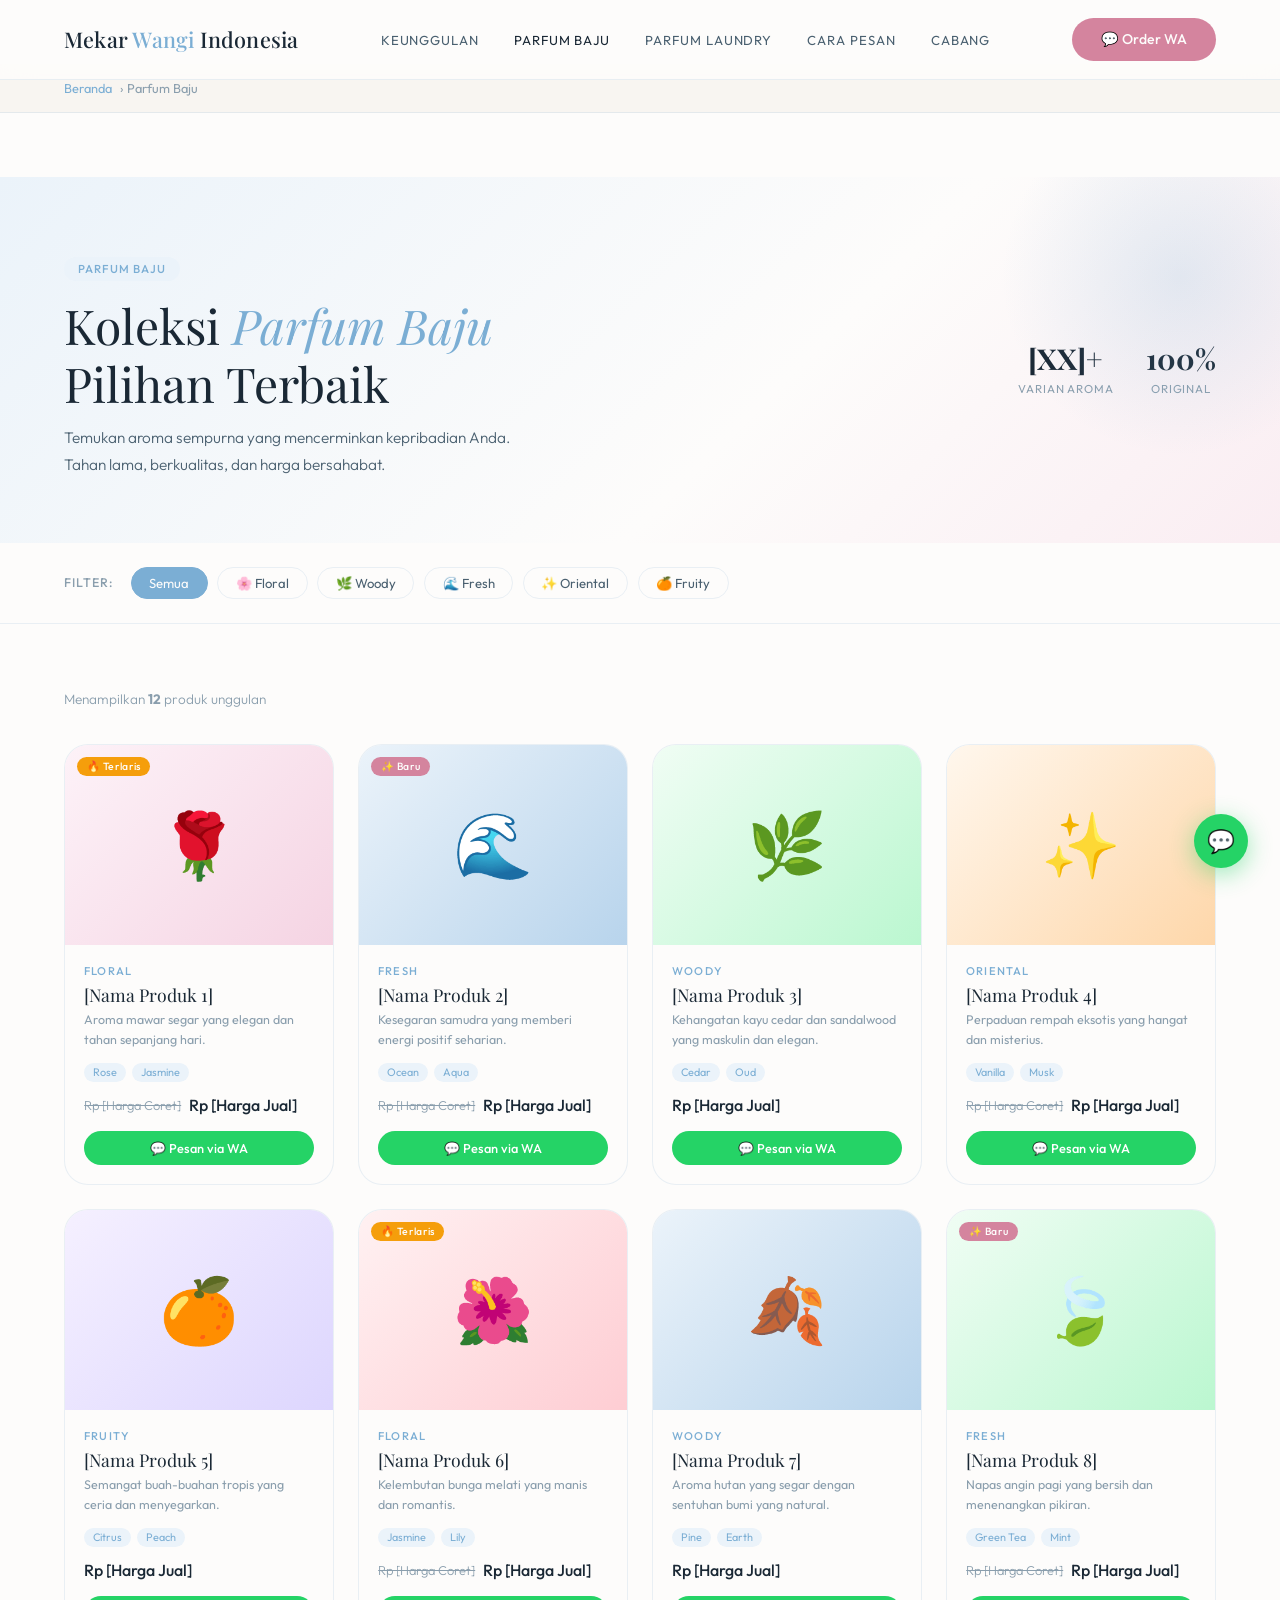
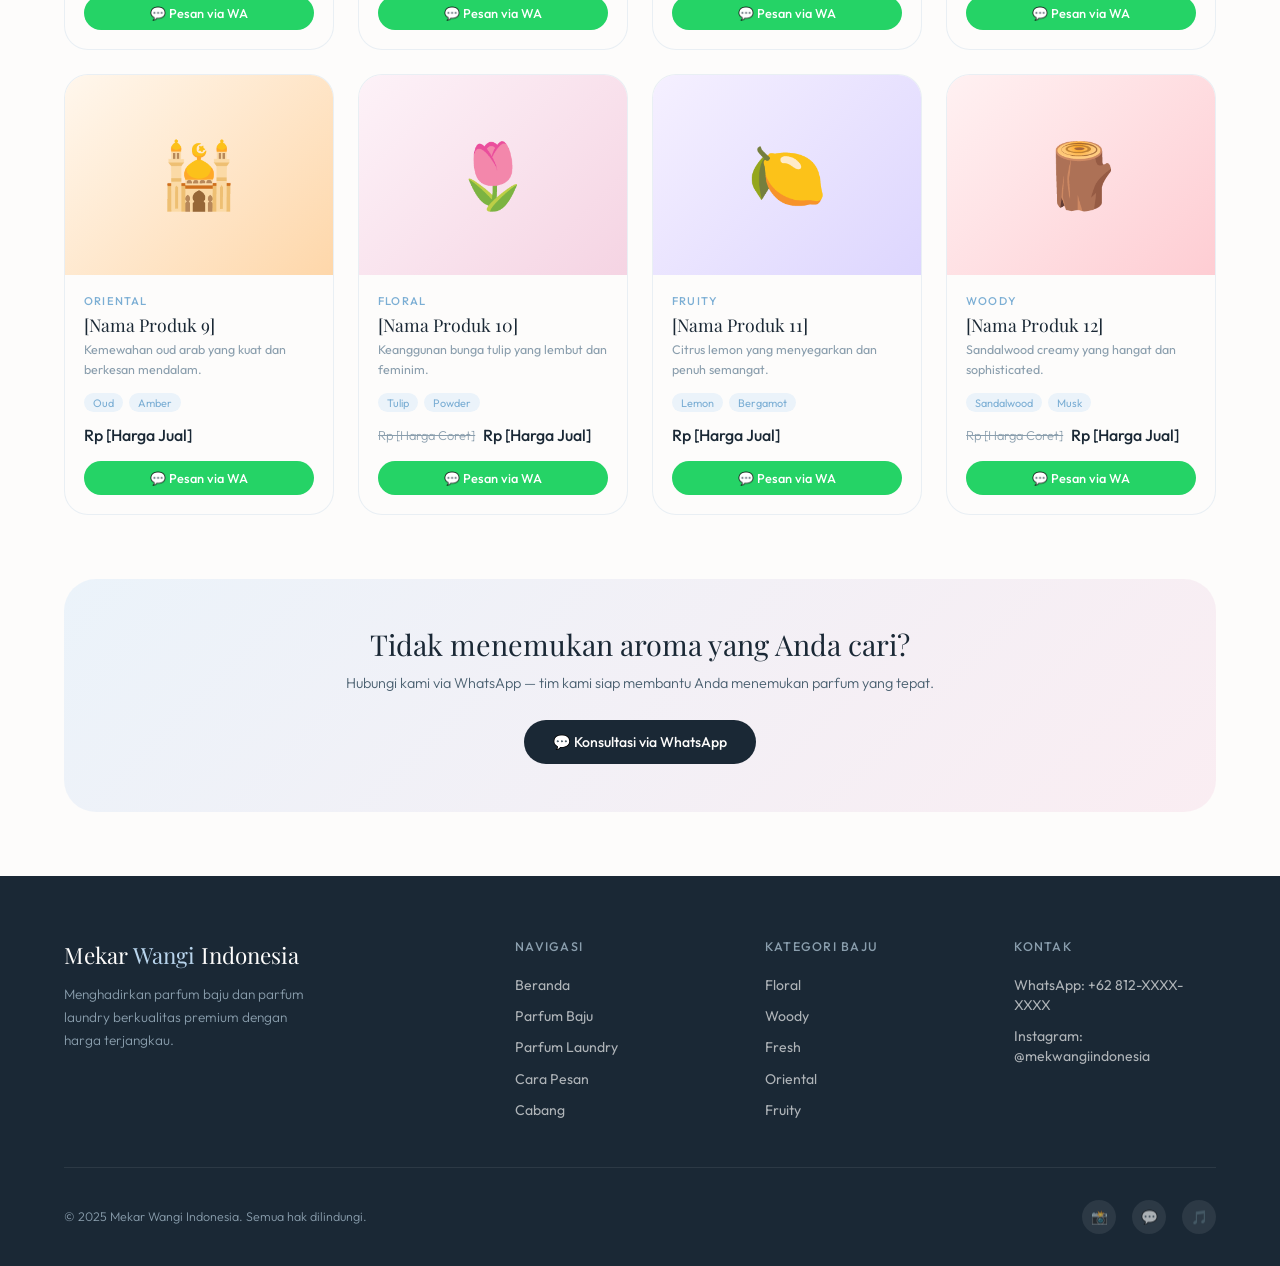
==== parfum-baju.html @ 36539c51 "Template" ====
<!doctype html>
<html lang="id">
  <head>
    <meta charset="UTF-8" />
    <meta name="viewport" content="width=device-width, initial-scale=1.0" />
    <meta
      name="description"
      content="Koleksi parfum baju Mekar Wangi Indonesia. Aroma tahan lama, harga terjangkau. Tersedia berbagai varian floral, woody, fresh, dan oriental."
    />
    <meta
      name="keywords"
      content="parfum baju, wewangian pakaian, parfum tahan lama, Mekar Wangi Indonesia"
    />
    <title>Parfum Baju – Mekar Wangi Indonesia</title>
    <link rel="stylesheet" href="css/style.css" />
    <style>
      /* ── PAGE HERO ── */
      .page-hero {
        margin-top: 64px;
        padding: 5rem 5% 4rem;
        background: linear-gradient(
          135deg,
          var(--blue-pale) 0%,
          var(--white) 60%,
          var(--pink-pale) 100%
        );
        position: relative;
        overflow: hidden;
      }
      .page-hero::before {
        content: "";
        position: absolute;
        top: -80px;
        right: -80px;
        width: 360px;
        height: 360px;
        border-radius: 50%;
        background: radial-gradient(
          circle,
          rgba(123, 174, 212, 0.2) 0%,
          transparent 70%
        );
        pointer-events: none;
      }
      .page-hero-inner {
        max-width: 1180px;
        margin: 0 auto;
        display: grid;
        grid-template-columns: 1fr auto;
        gap: 2rem;
        align-items: center;
      }
      .page-hero h1 {
        font-size: clamp(2rem, 4vw, 3rem);
        margin-bottom: 0.8rem;
      }
      .page-hero h1 em {
        color: var(--blue);
      }
      .page-hero p {
        font-size: 0.96rem;
        color: var(--mid);
        max-width: 480px;
      }
      .page-hero-stats {
        display: flex;
        gap: 2rem;
        flex-shrink: 0;
      }
      .pstat {
        text-align: center;
      }
      .pstat strong {
        display: block;
        font-family: var(--ff-display);
        font-size: 1.8rem;
        color: var(--dark);
      }
      .pstat span {
        font-size: 0.72rem;
        color: var(--muted);
        text-transform: uppercase;
        letter-spacing: 0.08em;
      }

      /* ── FILTER ── */
      .filter-bar {
        padding: 1.5rem 5%;
        background: var(--white);
        border-bottom: 1px solid var(--border);
        position: sticky;
        top: 64px;
        z-index: 50;
      }
      .filter-inner {
        max-width: 1180px;
        margin: 0 auto;
        display: flex;
        gap: 0.6rem;
        flex-wrap: wrap;
        align-items: center;
      }
      .filter-label {
        font-size: 0.78rem;
        color: var(--muted);
        text-transform: uppercase;
        letter-spacing: 0.08em;
        margin-right: 0.5rem;
        font-weight: 500;
      }
      .filter-btn {
        padding: 0.45rem 1.1rem;
        border-radius: 99px;
        border: 1.5px solid var(--border);
        background: none;
        color: var(--mid);
        font-size: 0.82rem;
        cursor: pointer;
        font-family: var(--ff-body);
        transition: var(--transition);
      }
      .filter-btn:hover {
        border-color: var(--blue-soft);
        color: var(--dark);
      }
      .filter-btn.active {
        background: var(--blue);
        border-color: var(--blue);
        color: var(--white);
      }

      /* ── PRODUK GRID ── */
      #produk-list {
        padding: 4rem 5%;
      }
      .produk-list-inner {
        max-width: 1180px;
        margin: 0 auto;
      }
      .produk-count {
        font-size: 0.85rem;
        color: var(--muted);
        margin-bottom: 2rem;
      }
      .produk-grid-main {
        display: grid;
        grid-template-columns: repeat(auto-fill, minmax(220px, 1fr));
        gap: 1.5rem;
      }
      .produk-card-main {
        border-radius: var(--radius-lg);
        overflow: hidden;
        border: 1px solid var(--border);
        background: var(--white);
        transition: var(--transition);
        cursor: pointer;
      }
      .produk-card-main:hover {
        transform: translateY(-6px);
        box-shadow: var(--shadow-lg);
        border-color: var(--blue-soft);
      }
      .produk-thumb {
        height: 200px;
        display: flex;
        align-items: center;
        justify-content: center;
        font-size: 4rem;
        position: relative;
      }
      .produk-thumb.f1 {
        background: linear-gradient(135deg, #fdf2f8, #f5d4e3);
      }
      .produk-thumb.f2 {
        background: linear-gradient(135deg, #ebf3fa, #b8d4ec);
      }
      .produk-thumb.f3 {
        background: linear-gradient(135deg, #f0fdf4, #bbf7d0);
      }
      .produk-thumb.f4 {
        background: linear-gradient(135deg, #fff7ed, #fed7aa);
      }
      .produk-thumb.f5 {
        background: linear-gradient(135deg, #f5f0ff, #ddd6fe);
      }
      .produk-thumb.f6 {
        background: linear-gradient(135deg, #fff1f2, #fecdd3);
      }
      .produk-badge-new {
        position: absolute;
        top: 12px;
        left: 12px;
        background: var(--pink);
        color: var(--white);
        font-size: 0.65rem;
        padding: 0.2rem 0.6rem;
        border-radius: 99px;
        font-weight: 500;
        letter-spacing: 0.06em;
      }
      .produk-badge-hot {
        position: absolute;
        top: 12px;
        left: 12px;
        background: #f59e0b;
        color: var(--white);
        font-size: 0.65rem;
        padding: 0.2rem 0.6rem;
        border-radius: 99px;
        font-weight: 500;
        letter-spacing: 0.06em;
      }
      .produk-info-main {
        padding: 1.2rem;
      }
      .produk-cat {
        font-size: 0.7rem;
        color: var(--blue);
        text-transform: uppercase;
        letter-spacing: 0.1em;
        font-weight: 500;
        margin-bottom: 0.3rem;
      }
      .produk-name {
        font-family: var(--ff-display);
        font-size: 1.1rem;
        color: var(--dark);
        margin-bottom: 0.25rem;
      }
      .produk-desc-short {
        font-size: 0.78rem;
        color: var(--muted);
        margin-bottom: 0.8rem;
        line-height: 1.6;
      }
      .produk-notes {
        display: flex;
        gap: 0.4rem;
        flex-wrap: wrap;
        margin-bottom: 0.8rem;
      }
      .produk-note {
        font-size: 0.68rem;
        padding: 0.18rem 0.55rem;
        border-radius: 99px;
        background: var(--blue-pale);
        color: var(--blue);
      }
      .produk-price {
        display: flex;
        align-items: center;
        gap: 0.5rem;
        flex-wrap: wrap;
      }
      .price-main {
        font-size: 1rem;
        font-weight: 500;
        color: var(--dark);
      }
      .price-old {
        font-size: 0.8rem;
        text-decoration: line-through;
        color: var(--muted);
        font-weight: 300;
      }
      .produk-wa {
        display: flex;
        align-items: center;
        gap: 0.4rem;
        margin-top: 1rem;
        padding: 0.55rem 1rem;
        border-radius: 99px;
        background: #25d366;
        color: #fff;
        font-size: 0.8rem;
        font-weight: 500;
        transition: var(--transition);
        border: none;
        cursor: pointer;
        font-family: var(--ff-body);
        width: 100%;
        justify-content: center;
      }
      .produk-wa:hover {
        opacity: 0.9;
        transform: translateY(-1px);
      }

      /* ── CTA BOTTOM ── */
      .cta-bottom {
        background: linear-gradient(135deg, var(--blue-pale), var(--pink-pale));
        border-radius: var(--radius-xl);
        padding: 3rem;
        text-align: center;
        margin-top: 4rem;
      }
      .cta-bottom h3 {
        font-family: var(--ff-display);
        font-size: 1.8rem;
        margin-bottom: 0.6rem;
      }
      .cta-bottom p {
        font-size: 0.9rem;
        color: var(--mid);
        margin-bottom: 1.5rem;
      }

      @media (max-width: 768px) {
        .page-hero-inner {
          grid-template-columns: 1fr;
        }
        .page-hero-stats {
          justify-content: flex-start;
        }
      }
    </style>
  </head>
  <body>
    <!-- NAVBAR -->
    <nav class="navbar" id="navbar">
      <a href="index.html" class="nav-logo"
        >Mekar <span>Wangi</span> Indonesia</a
      >
      <ul class="nav-links">
        <li><a href="index.html#keunggulan">Keunggulan</a></li>
        <li><a href="parfum-baju.html" class="active">Parfum Baju</a></li>
        <li><a href="parfum-laundry.html">Parfum Laundry</a></li>
        <li><a href="index.html#cara-pesan">Cara Pesan</a></li>
        <li><a href="index.html#cabang">Cabang</a></li>
      </ul>
      <div class="nav-cta">
        <a
          href="https://wa.me/628123456789"
          class="btn btn-pink"
          target="_blank"
          >💬 Order WA</a
        >
      </div>
      <div class="hamburger" onclick="toggleMenu()">
        <span></span><span></span><span></span>
      </div>
    </nav>

    <!-- BREADCRUMB -->
    <div class="breadcrumb"><a href="index.html">Beranda</a> › Parfum Baju</div>

    <!-- PAGE HERO -->
    <section class="page-hero">
      <div class="page-hero-inner">
        <div>
          <div class="tag tag-blue" style="margin-bottom: 1rem">
            Parfum Baju
          </div>
          <h1>Koleksi <em>Parfum Baju</em><br />Pilihan Terbaik</h1>
          <p style="margin-top: 0.8rem">
            Temukan aroma sempurna yang mencerminkan kepribadian Anda. Tahan
            lama, berkualitas, dan harga bersahabat.
          </p>
        </div>
        <div class="page-hero-stats">
          <div class="pstat">
            <strong>[XX]+</strong>
            <span>Varian Aroma</span>
          </div>
          <div class="pstat">
            <strong>100%</strong>
            <span>Original</span>
          </div>
        </div>
      </div>
    </section>

    <!-- FILTER BAR -->
    <div class="filter-bar">
      <div class="filter-inner">
        <span class="filter-label">Filter:</span>
        <button class="filter-btn active" onclick="filterProduk('semua', this)">
          Semua
        </button>
        <button class="filter-btn" onclick="filterProduk('floral', this)">
          🌸 Floral
        </button>
        <button class="filter-btn" onclick="filterProduk('woody', this)">
          🌿 Woody
        </button>
        <button class="filter-btn" onclick="filterProduk('fresh', this)">
          🌊 Fresh
        </button>
        <button class="filter-btn" onclick="filterProduk('oriental', this)">
          ✨ Oriental
        </button>
        <button class="filter-btn" onclick="filterProduk('fruity', this)">
          🍊 Fruity
        </button>
      </div>
    </div>

    <!-- PRODUK LIST -->
    <section id="produk-list">
      <div class="produk-list-inner">
        <p class="produk-count" id="produk-count">
          Menampilkan <strong>12</strong> produk unggulan
        </p>
        <div class="produk-grid-main" id="produk-grid">
          <!-- Produk 1 -->
          <div class="produk-card-main anim" data-kategori="floral">
            <div class="produk-thumb f1">
              <span class="produk-badge-hot">🔥 Terlaris</span>
              🌹
            </div>
            <div class="produk-info-main">
              <div class="produk-cat">Floral</div>
              <div class="produk-name">[Nama Produk 1]</div>
              <div class="produk-desc-short">
                Aroma mawar segar yang elegan dan tahan sepanjang hari.
              </div>
              <div class="produk-notes">
                <span class="produk-note">Rose</span>
                <span class="produk-note">Jasmine</span>
              </div>
              <div class="produk-price">
                <span class="price-old">Rp [Harga Coret]</span>
                <span class="price-main">Rp [Harga Jual]</span>
              </div>
              <button class="produk-wa" onclick="orderWA('[Nama Produk 1]')">
                💬 Pesan via WA
              </button>
            </div>
          </div>

          <!-- Produk 2 -->
          <div class="produk-card-main anim delay-1" data-kategori="fresh">
            <div class="produk-thumb f2">
              <span class="produk-badge-new">✨ Baru</span>
              🌊
            </div>
            <div class="produk-info-main">
              <div class="produk-cat">Fresh</div>
              <div class="produk-name">[Nama Produk 2]</div>
              <div class="produk-desc-short">
                Kesegaran samudra yang memberi energi positif seharian.
              </div>
              <div class="produk-notes">
                <span class="produk-note">Ocean</span>
                <span class="produk-note">Aqua</span>
              </div>
              <div class="produk-price">
                <span class="price-old">Rp [Harga Coret]</span>
                <span class="price-main">Rp [Harga Jual]</span>
              </div>
              <button class="produk-wa" onclick="orderWA('[Nama Produk 2]')">
                💬 Pesan via WA
              </button>
            </div>
          </div>

          <!-- Produk 3 -->
          <div class="produk-card-main anim delay-2" data-kategori="woody">
            <div class="produk-thumb f3">🌿</div>
            <div class="produk-info-main">
              <div class="produk-cat">Woody</div>
              <div class="produk-name">[Nama Produk 3]</div>
              <div class="produk-desc-short">
                Kehangatan kayu cedar dan sandalwood yang maskulin dan elegan.
              </div>
              <div class="produk-notes">
                <span class="produk-note">Cedar</span>
                <span class="produk-note">Oud</span>
              </div>
              <div class="produk-price">
                <span class="price-main">Rp [Harga Jual]</span>
              </div>
              <button class="produk-wa" onclick="orderWA('[Nama Produk 3]')">
                💬 Pesan via WA
              </button>
            </div>
          </div>

          <!-- Produk 4 -->
          <div class="produk-card-main anim delay-3" data-kategori="oriental">
            <div class="produk-thumb f4">✨</div>
            <div class="produk-info-main">
              <div class="produk-cat">Oriental</div>
              <div class="produk-name">[Nama Produk 4]</div>
              <div class="produk-desc-short">
                Perpaduan rempah eksotis yang hangat dan misterius.
              </div>
              <div class="produk-notes">
                <span class="produk-note">Vanilla</span>
                <span class="produk-note">Musk</span>
              </div>
              <div class="produk-price">
                <span class="price-old">Rp [Harga Coret]</span>
                <span class="price-main">Rp [Harga Jual]</span>
              </div>
              <button class="produk-wa" onclick="orderWA('[Nama Produk 4]')">
                💬 Pesan via WA
              </button>
            </div>
          </div>

          <!-- Produk 5 -->
          <div class="produk-card-main anim delay-4" data-kategori="fruity">
            <div class="produk-thumb f5">🍊</div>
            <div class="produk-info-main">
              <div class="produk-cat">Fruity</div>
              <div class="produk-name">[Nama Produk 5]</div>
              <div class="produk-desc-short">
                Semangat buah-buahan tropis yang ceria dan menyegarkan.
              </div>
              <div class="produk-notes">
                <span class="produk-note">Citrus</span>
                <span class="produk-note">Peach</span>
              </div>
              <div class="produk-price">
                <span class="price-main">Rp [Harga Jual]</span>
              </div>
              <button class="produk-wa" onclick="orderWA('[Nama Produk 5]')">
                💬 Pesan via WA
              </button>
            </div>
          </div>

          <!-- Produk 6 -->
          <div class="produk-card-main anim delay-5" data-kategori="floral">
            <div class="produk-thumb f6">
              <span class="produk-badge-hot">🔥 Terlaris</span>
              🌺
            </div>
            <div class="produk-info-main">
              <div class="produk-cat">Floral</div>
              <div class="produk-name">[Nama Produk 6]</div>
              <div class="produk-desc-short">
                Kelembutan bunga melati yang manis dan romantis.
              </div>
              <div class="produk-notes">
                <span class="produk-note">Jasmine</span>
                <span class="produk-note">Lily</span>
              </div>
              <div class="produk-price">
                <span class="price-old">Rp [Harga Coret]</span>
                <span class="price-main">Rp [Harga Jual]</span>
              </div>
              <button class="produk-wa" onclick="orderWA('[Nama Produk 6]')">
                💬 Pesan via WA
              </button>
            </div>
          </div>

          <!-- Produk 7 -->
          <div class="produk-card-main anim" data-kategori="woody">
            <div class="produk-thumb f2">🍂</div>
            <div class="produk-info-main">
              <div class="produk-cat">Woody</div>
              <div class="produk-name">[Nama Produk 7]</div>
              <div class="produk-desc-short">
                Aroma hutan yang segar dengan sentuhan bumi yang natural.
              </div>
              <div class="produk-notes">
                <span class="produk-note">Pine</span>
                <span class="produk-note">Earth</span>
              </div>
              <div class="produk-price">
                <span class="price-main">Rp [Harga Jual]</span>
              </div>
              <button class="produk-wa" onclick="orderWA('[Nama Produk 7]')">
                💬 Pesan via WA
              </button>
            </div>
          </div>

          <!-- Produk 8 -->
          <div class="produk-card-main anim delay-1" data-kategori="fresh">
            <div class="produk-thumb f3">
              <span class="produk-badge-new">✨ Baru</span>
              🍃
            </div>
            <div class="produk-info-main">
              <div class="produk-cat">Fresh</div>
              <div class="produk-name">[Nama Produk 8]</div>
              <div class="produk-desc-short">
                Napas angin pagi yang bersih dan menenangkan pikiran.
              </div>
              <div class="produk-notes">
                <span class="produk-note">Green Tea</span>
                <span class="produk-note">Mint</span>
              </div>
              <div class="produk-price">
                <span class="price-old">Rp [Harga Coret]</span>
                <span class="price-main">Rp [Harga Jual]</span>
              </div>
              <button class="produk-wa" onclick="orderWA('[Nama Produk 8]')">
                💬 Pesan via WA
              </button>
            </div>
          </div>

          <!-- Produk 9 -->
          <div class="produk-card-main anim delay-2" data-kategori="oriental">
            <div class="produk-thumb f4">🕌</div>
            <div class="produk-info-main">
              <div class="produk-cat">Oriental</div>
              <div class="produk-name">[Nama Produk 9]</div>
              <div class="produk-desc-short">
                Kemewahan oud arab yang kuat dan berkesan mendalam.
              </div>
              <div class="produk-notes">
                <span class="produk-note">Oud</span>
                <span class="produk-note">Amber</span>
              </div>
              <div class="produk-price">
                <span class="price-main">Rp [Harga Jual]</span>
              </div>
              <button class="produk-wa" onclick="orderWA('[Nama Produk 9]')">
                💬 Pesan via WA
              </button>
            </div>
          </div>

          <!-- Produk 10 -->
          <div class="produk-card-main anim delay-3" data-kategori="floral">
            <div class="produk-thumb f1">🌷</div>
            <div class="produk-info-main">
              <div class="produk-cat">Floral</div>
              <div class="produk-name">[Nama Produk 10]</div>
              <div class="produk-desc-short">
                Keanggunan bunga tulip yang lembut dan feminim.
              </div>
              <div class="produk-notes">
                <span class="produk-note">Tulip</span>
                <span class="produk-note">Powder</span>
              </div>
              <div class="produk-price">
                <span class="price-old">Rp [Harga Coret]</span>
                <span class="price-main">Rp [Harga Jual]</span>
              </div>
              <button class="produk-wa" onclick="orderWA('[Nama Produk 10]')">
                💬 Pesan via WA
              </button>
            </div>
          </div>

          <!-- Produk 11 -->
          <div class="produk-card-main anim delay-4" data-kategori="fruity">
            <div class="produk-thumb f5">🍋</div>
            <div class="produk-info-main">
              <div class="produk-cat">Fruity</div>
              <div class="produk-name">[Nama Produk 11]</div>
              <div class="produk-desc-short">
                Citrus lemon yang menyegarkan dan penuh semangat.
              </div>
              <div class="produk-notes">
                <span class="produk-note">Lemon</span>
                <span class="produk-note">Bergamot</span>
              </div>
              <div class="produk-price">
                <span class="price-main">Rp [Harga Jual]</span>
              </div>
              <button class="produk-wa" onclick="orderWA('[Nama Produk 11]')">
                💬 Pesan via WA
              </button>
            </div>
          </div>

          <!-- Produk 12 -->
          <div class="produk-card-main anim delay-5" data-kategori="woody">
            <div class="produk-thumb f6">🪵</div>
            <div class="produk-info-main">
              <div class="produk-cat">Woody</div>
              <div class="produk-name">[Nama Produk 12]</div>
              <div class="produk-desc-short">
                Sandalwood creamy yang hangat dan sophisticated.
              </div>
              <div class="produk-notes">
                <span class="produk-note">Sandalwood</span>
                <span class="produk-note">Musk</span>
              </div>
              <div class="produk-price">
                <span class="price-old">Rp [Harga Coret]</span>
                <span class="price-main">Rp [Harga Jual]</span>
              </div>
              <button class="produk-wa" onclick="orderWA('[Nama Produk 12]')">
                💬 Pesan via WA
              </button>
            </div>
          </div>
        </div>

        <!-- CTA Bottom -->
        <div class="cta-bottom anim">
          <h3>Tidak menemukan aroma yang Anda cari?</h3>
          <p>
            Hubungi kami via WhatsApp — tim kami siap membantu Anda menemukan
            parfum yang tepat.
          </p>
          <a
            href="https://wa.me/628123456789?text=Halo%20Mekar%20Wangi%2C%20saya%20mau%20tanya%20parfum%20baju"
            class="btn btn-dark"
            target="_blank"
            >💬 Konsultasi via WhatsApp</a
          >
        </div>
      </div>
    </section>

    <!-- FOOTER -->
    <footer class="footer">
      <div class="footer-grid">
        <div>
          <div class="footer-logo">Mekar <span>Wangi</span> Indonesia</div>
          <p class="footer-desc">
            Menghadirkan parfum baju dan parfum laundry berkualitas premium
            dengan harga terjangkau.
          </p>
        </div>
        <div class="footer-col">
          <h4>Navigasi</h4>
          <ul>
            <li><a href="index.html">Beranda</a></li>
            <li><a href="parfum-baju.html">Parfum Baju</a></li>
            <li><a href="parfum-laundry.html">Parfum Laundry</a></li>
            <li><a href="index.html#cara-pesan">Cara Pesan</a></li>
            <li><a href="index.html#cabang">Cabang</a></li>
          </ul>
        </div>
        <div class="footer-col">
          <h4>Kategori Baju</h4>
          <ul>
            <li><a href="#">Floral</a></li>
            <li><a href="#">Woody</a></li>
            <li><a href="#">Fresh</a></li>
            <li><a href="#">Oriental</a></li>
            <li><a href="#">Fruity</a></li>
          </ul>
        </div>
        <div class="footer-col">
          <h4>Kontak</h4>
          <ul>
            <li>
              <a href="https://wa.me/628123456789"
                >WhatsApp: +62 812-XXXX-XXXX</a
              >
            </li>
            <li><a href="#">Instagram: @mekwangiindonesia</a></li>
          </ul>
        </div>
      </div>
      <div class="footer-bottom">
        <p>© 2025 Mekar Wangi Indonesia. Semua hak dilindungi.</p>
        <div class="footer-socials">
          <a href="#">📸</a><a href="#">💬</a><a href="#">🎵</a>
        </div>
      </div>
    </footer>

    <a href="https://wa.me/628123456789" class="float-wa" target="_blank">💬</a>

    <script>
      window.addEventListener("scroll", () => {
        document
          .getElementById("navbar")
          .classList.toggle("scrolled", window.scrollY > 30);
      });

      const observer = new IntersectionObserver(
        (entries) => {
          entries.forEach((e) => {
            if (e.isIntersecting) e.target.classList.add("visible");
          });
        },
        { threshold: 0.1 },
      );
      document.querySelectorAll(".anim").forEach((el) => observer.observe(el));

      function filterProduk(kategori, btn) {
        document
          .querySelectorAll(".filter-btn")
          .forEach((b) => b.classList.remove("active"));
        btn.classList.add("active");
        const cards = document.querySelectorAll(".produk-card-main");
        let count = 0;
        cards.forEach((card) => {
          const match =
            kategori === "semua" || card.dataset.kategori === kategori;
          card.style.display = match ? "block" : "none";
          if (match) count++;
        });
        document.getElementById("produk-count").innerHTML =
          `Menampilkan <strong>${count}</strong> produk${kategori !== "semua" ? " — " + kategori : " unggulan"}`;
      }

      function orderWA(nama) {
        window.open(
          `https://wa.me/628123456789?text=Halo%20Mekar%20Wangi%2C%20saya%20mau%20pesan%20Parfum%20Baju%3A%20${encodeURIComponent(nama)}`,
          "_blank",
        );
      }

      function toggleMenu() {
        const links = document.querySelector(".nav-links");
        links.style.display = links.style.display === "flex" ? "none" : "flex";
        links.style.flexDirection = "column";
        links.style.position = "absolute";
        links.style.top = "64px";
        links.style.left = "0";
        links.style.right = "0";
        links.style.background = "var(--white)";
        links.style.padding = "1rem 5%";
        links.style.borderBottom = "1px solid var(--border)";
        links.style.boxShadow = "var(--shadow-md)";
      }
    </script>
  </body>
</html>
---- css/style.css ----
/* ═══════════════════════════════════════════
   MEKAR WANGI INDONESIA — Global Stylesheet
   ═══════════════════════════════════════════ */

@import url("https://fonts.googleapis.com/css2?family=Playfair+Display:ital,wght@0,400;0,500;1,400;1,500&family=Outfit:wght@300;400;500&display=swap");

:root {
  --blue: #7baed4;
  --blue-soft: #b8d4ec;
  --blue-pale: #ebf3fa;
  --pink: #d4849e;
  --pink-soft: #ebb8cb;
  --pink-pale: #faedf2;
  --dark: #1a2835;
  --mid: #4a6070;
  --muted: #8a9ead;
  --white: #fdfcfb;
  --cream: #f8f5f1;
  --border: rgba(139, 175, 212, 0.18);

  --ff-display: "Playfair Display", serif;
  --ff-body: "Outfit", sans-serif;

  --radius-sm: 10px;
  --radius-md: 16px;
  --radius-lg: 24px;
  --radius-xl: 32px;

  --shadow-sm: 0 4px 16px rgba(26, 40, 53, 0.07);
  --shadow-md: 0 12px 40px rgba(26, 40, 53, 0.1);
  --shadow-lg: 0 24px 70px rgba(26, 40, 53, 0.13);

  --transition: 0.28s cubic-bezier(0.4, 0, 0.2, 1);
}

*,
*::before,
*::after {
  box-sizing: border-box;
  margin: 0;
  padding: 0;
}
html {
  scroll-behavior: smooth;
  font-size: 16px;
}
body {
  font-family: var(--ff-body);
  background: var(--white);
  color: var(--dark);
  overflow-x: hidden;
  -webkit-font-smoothing: antialiased;
}
img {
  max-width: 100%;
  display: block;
}
a {
  text-decoration: none;
  color: inherit;
}

/* ── SCROLLBAR ── */
::-webkit-scrollbar {
  width: 6px;
}
::-webkit-scrollbar-track {
  background: var(--cream);
}
::-webkit-scrollbar-thumb {
  background: var(--blue-soft);
  border-radius: 99px;
}

/* ── TYPOGRAPHY ── */
h1,
h2,
h3,
h4 {
  font-family: var(--ff-display);
  font-weight: 400;
  line-height: 1.2;
}
p {
  line-height: 1.75;
  font-weight: 300;
}

/* ── UTILITY ── */
.container {
  max-width: 1180px;
  margin: 0 auto;
  padding: 0 5%;
}
.tag {
  display: inline-block;
  padding: 0.28rem 0.9rem;
  border-radius: 99px;
  font-size: 0.72rem;
  letter-spacing: 0.08em;
  font-weight: 500;
  text-transform: uppercase;
}
.tag-blue {
  background: var(--blue-pale);
  color: var(--blue);
}
.tag-pink {
  background: var(--pink-pale);
  color: var(--pink);
}

.section-eyebrow {
  display: flex;
  align-items: center;
  gap: 0.7rem;
  font-size: 0.72rem;
  letter-spacing: 0.14em;
  text-transform: uppercase;
  color: var(--blue);
  font-weight: 500;
  margin-bottom: 0.8rem;
}
.section-eyebrow::before {
  content: "";
  width: 28px;
  height: 1.5px;
  background: var(--blue);
  flex-shrink: 0;
}
.section-title {
  font-size: clamp(2rem, 3.5vw, 2.8rem);
  color: var(--dark);
  margin-bottom: 1rem;
}
.section-title em {
  font-style: italic;
  color: var(--pink);
}
.section-desc {
  font-size: 0.96rem;
  color: var(--mid);
  max-width: 500px;
  line-height: 1.8;
  font-weight: 300;
}

/* ── BUTTONS ── */
.btn {
  display: inline-flex;
  align-items: center;
  gap: 0.5rem;
  padding: 0.8rem 1.8rem;
  border-radius: 99px;
  font-family: var(--ff-body);
  font-size: 0.88rem;
  font-weight: 500;
  cursor: pointer;
  border: none;
  transition: var(--transition);
  white-space: nowrap;
}
.btn-dark {
  background: var(--dark);
  color: var(--white);
}
.btn-dark:hover {
  background: var(--mid);
  transform: translateY(-2px);
  box-shadow: var(--shadow-md);
}
.btn-outline {
  background: transparent;
  color: var(--dark);
  border: 1.5px solid var(--blue-soft);
}
.btn-outline:hover {
  border-color: var(--blue);
  transform: translateY(-2px);
}
.btn-pink {
  background: var(--pink);
  color: var(--white);
}
.btn-pink:hover {
  background: var(--pink-soft);
  transform: translateY(-2px);
  box-shadow: 0 8px 24px rgba(212, 132, 158, 0.35);
}
.btn-wa {
  background: #25d366;
  color: #fff;
}
.btn-wa:hover {
  opacity: 0.9;
  transform: translateY(-2px);
  box-shadow: 0 8px 28px rgba(37, 211, 102, 0.35);
}

/* ── NAV ── */
.navbar {
  position: fixed;
  top: 0;
  left: 0;
  right: 0;
  z-index: 100;
  padding: 1.1rem 5%;
  display: flex;
  align-items: center;
  justify-content: space-between;
  gap: 2rem;
  background: rgba(253, 252, 251, 0.9);
  backdrop-filter: blur(16px);
  border-bottom: 1px solid var(--border);
  transition: var(--transition);
}
.navbar.scrolled {
  box-shadow: var(--shadow-sm);
}
.nav-logo {
  font-family: var(--ff-display);
  font-size: 1.35rem;
  font-weight: 500;
  color: var(--dark);
  letter-spacing: 0.01em;
}
.nav-logo span {
  color: var(--blue);
}
.nav-links {
  display: flex;
  gap: 2.2rem;
  list-style: none;
}
.nav-links a {
  font-size: 0.82rem;
  letter-spacing: 0.07em;
  text-transform: uppercase;
  color: var(--mid);
  transition: color var(--transition);
}
.nav-links a:hover,
.nav-links a.active {
  color: var(--dark);
}
.nav-cta {
  display: flex;
  gap: 0.8rem;
  align-items: center;
}
.hamburger {
  display: none;
  flex-direction: column;
  gap: 5px;
  cursor: pointer;
  padding: 4px;
}
.hamburger span {
  display: block;
  width: 22px;
  height: 2px;
  background: var(--dark);
  border-radius: 2px;
  transition: var(--transition);
}

/* ── FOOTER ── */
.footer {
  background: var(--dark);
  padding: 4rem 5% 2rem;
}
.footer-grid {
  display: grid;
  grid-template-columns: 2fr 1fr 1fr 1fr;
  gap: 3rem;
  padding-bottom: 3rem;
  border-bottom: 1px solid rgba(255, 255, 255, 0.08);
  margin-bottom: 2rem;
}
.footer-logo {
  font-family: var(--ff-display);
  font-size: 1.4rem;
  color: var(--white);
  margin-bottom: 0.8rem;
}
.footer-logo span {
  color: var(--blue-soft);
}
.footer-desc {
  font-size: 0.85rem;
  color: var(--muted);
  line-height: 1.7;
  font-weight: 300;
  max-width: 260px;
}
.footer-col h4 {
  font-family: var(--ff-body);
  font-size: 0.78rem;
  letter-spacing: 0.1em;
  text-transform: uppercase;
  color: var(--muted);
  font-weight: 500;
  margin-bottom: 1.2rem;
}
.footer-col ul {
  list-style: none;
  display: flex;
  flex-direction: column;
  gap: 0.7rem;
}
.footer-col ul a {
  font-size: 0.88rem;
  color: rgba(255, 255, 255, 0.65);
  transition: color var(--transition);
}
.footer-col ul a:hover {
  color: var(--white);
}
.footer-bottom {
  display: flex;
  justify-content: space-between;
  align-items: center;
  flex-wrap: wrap;
  gap: 1rem;
}
.footer-bottom p {
  font-size: 0.78rem;
  color: var(--muted);
}
.footer-socials {
  display: flex;
  gap: 1rem;
}
.footer-socials a {
  width: 34px;
  height: 34px;
  border-radius: 50%;
  background: rgba(255, 255, 255, 0.08);
  color: rgba(255, 255, 255, 0.6);
  display: flex;
  align-items: center;
  justify-content: center;
  font-size: 0.85rem;
  transition: var(--transition);
}
.footer-socials a:hover {
  background: var(--blue);
  color: var(--white);
}

/* ── FLOATING WA ── */
.float-wa {
  position: fixed;
  bottom: 2rem;
  right: 2rem;
  z-index: 200;
  width: 54px;
  height: 54px;
  border-radius: 50%;
  background: #25d366;
  color: #fff;
  display: flex;
  align-items: center;
  justify-content: center;
  font-size: 1.4rem;
  box-shadow: 0 6px 24px rgba(37, 211, 102, 0.45);
  transition: var(--transition);
}
.float-wa:hover {
  transform: scale(1.1);
  box-shadow: 0 10px 36px rgba(37, 211, 102, 0.55);
}

/* ── BREADCRUMB ── */
.breadcrumb {
  padding: 1rem 5%;
  background: var(--cream);
  border-bottom: 1px solid var(--border);
  margin-top: 64px;
  font-size: 0.8rem;
  color: var(--muted);
  display: flex;
  align-items: center;
  gap: 0.5rem;
}
.breadcrumb a {
  color: var(--blue);
}
.breadcrumb a:hover {
  color: var(--dark);
}

/* ── ANIMATIONS ── */
@keyframes fadeUp {
  from {
    opacity: 0;
    transform: translateY(28px);
  }
  to {
    opacity: 1;
    transform: translateY(0);
  }
}
@keyframes fadeIn {
  from {
    opacity: 0;
  }
  to {
    opacity: 1;
  }
}
.anim {
  opacity: 0;
}
.anim.visible {
  animation: fadeUp 0.65s ease forwards;
}
.delay-1 {
  animation-delay: 0.1s !important;
}
.delay-2 {
  animation-delay: 0.2s !important;
}
.delay-3 {
  animation-delay: 0.32s !important;
}
.delay-4 {
  animation-delay: 0.44s !important;
}
.delay-5 {
  animation-delay: 0.56s !important;
}

/* ── RESPONSIVE NAV ── */
@media (max-width: 900px) {
  .nav-links {
    display: none;
  }
  .hamburger {
    display: flex;
  }
  .footer-grid {
    grid-template-columns: 1fr 1fr;
    gap: 2rem;
  }
}
@media (max-width: 560px) {
  .footer-grid {
    grid-template-columns: 1fr;
  }
}
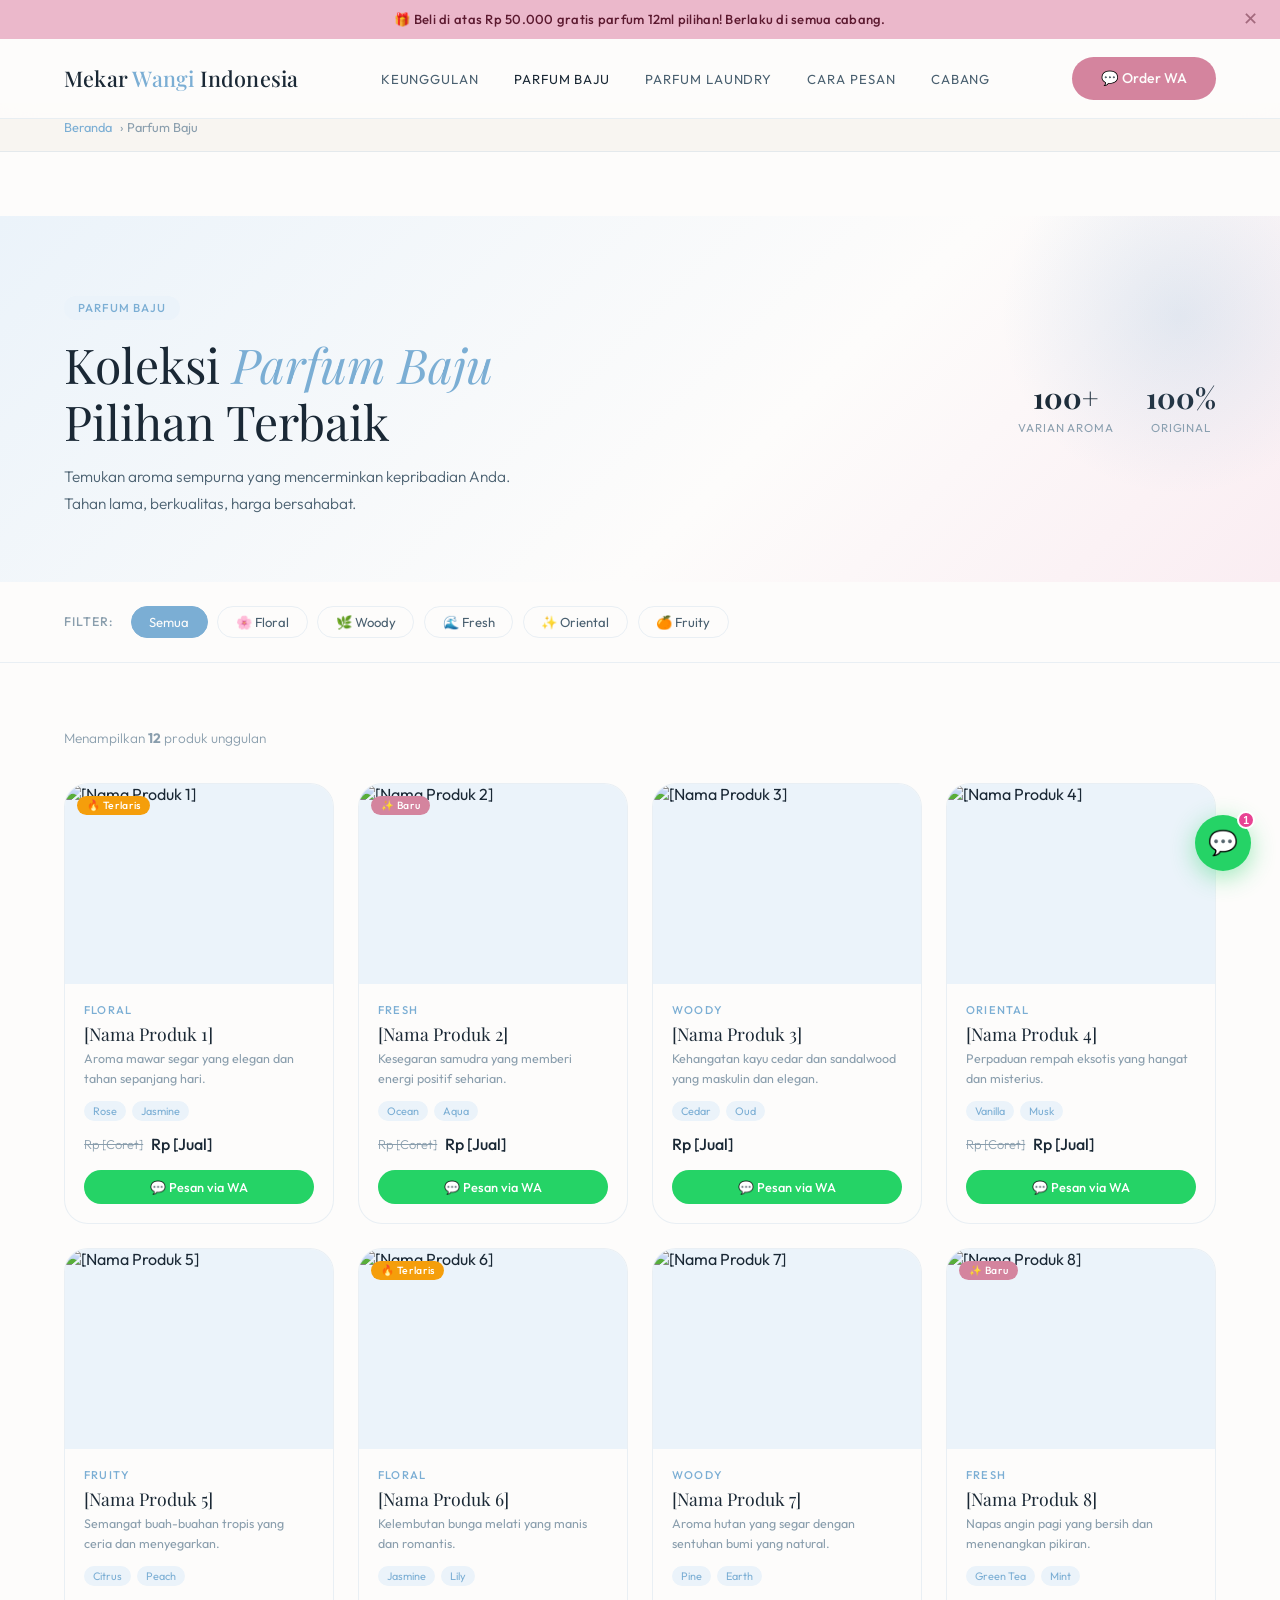
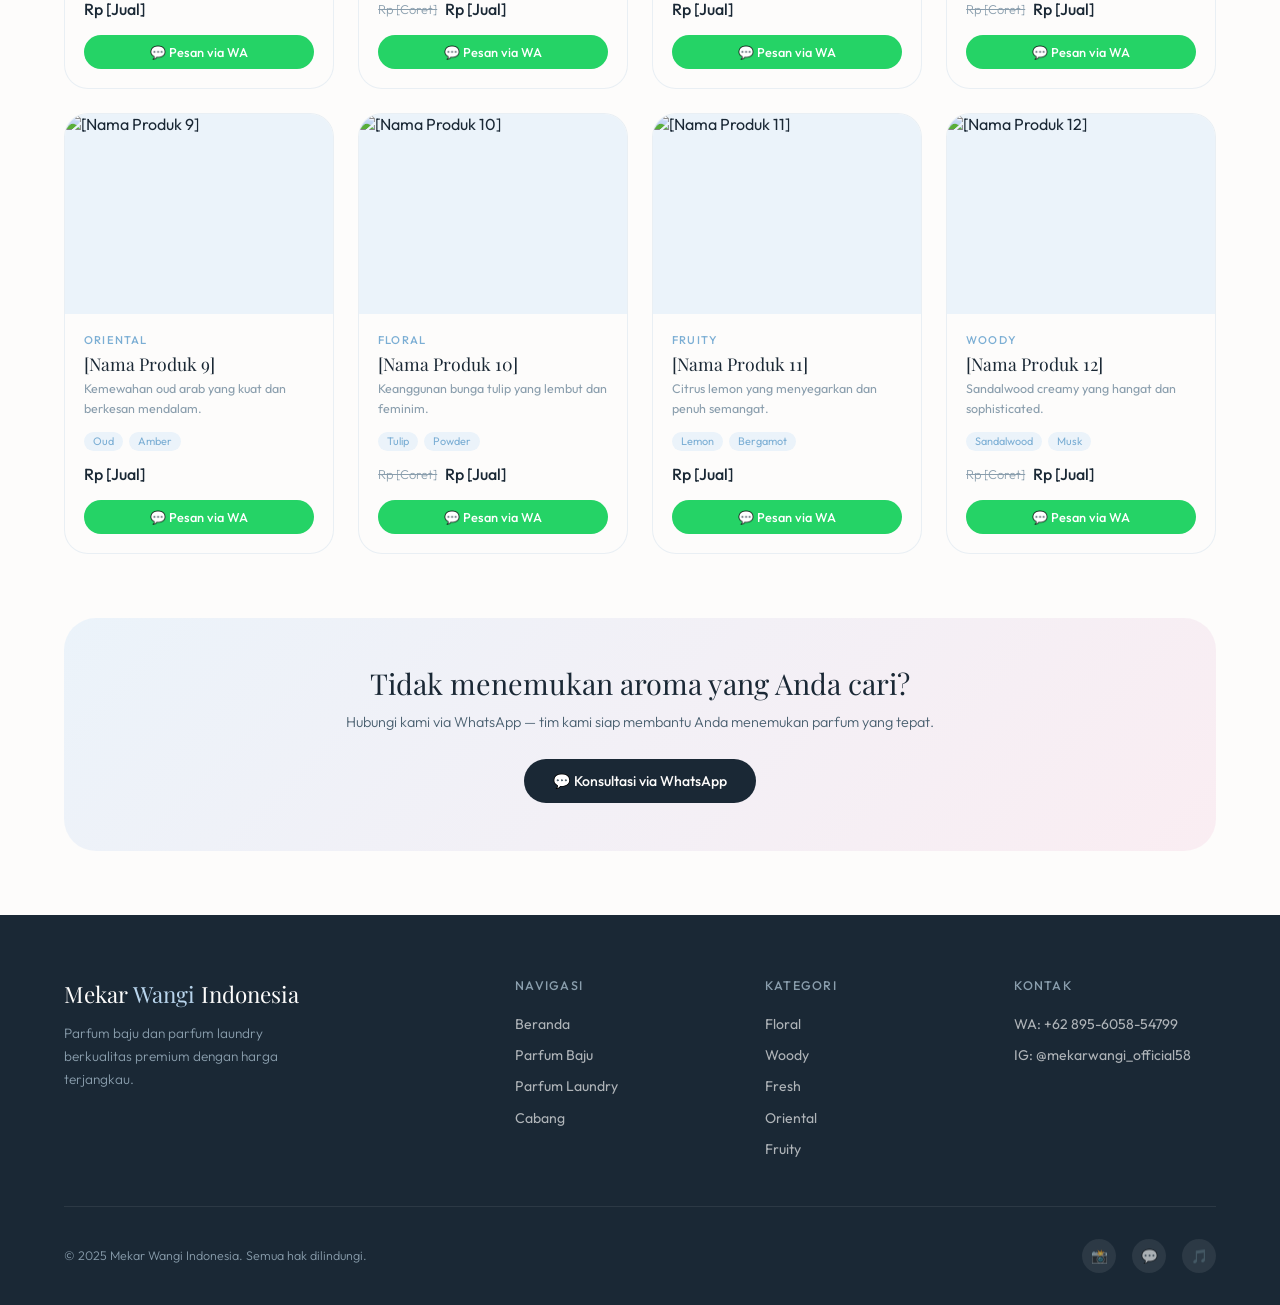
==== commit 106647e1: "tahap 1" ====
--- a/parfum-baju.html
+++ b/parfum-baju.html
@@ -3,18 +3,54 @@
   <head>
     <meta charset="UTF-8" />
     <meta name="viewport" content="width=device-width, initial-scale=1.0" />
+
+    <!-- SEO -->
+    <title>Parfum Baju – Mekar Wangi Indonesia</title>
     <meta
       name="description"
-      content="Koleksi parfum baju Mekar Wangi Indonesia. Aroma tahan lama, harga terjangkau. Tersedia berbagai varian floral, woody, fresh, dan oriental."
+      content="Koleksi parfum baju Mekar Wangi Indonesia. Aroma floral, woody, fresh, oriental & fruity. Tahan lama, harga terjangkau."
     />
     <meta
       name="keywords"
-      content="parfum baju, wewangian pakaian, parfum tahan lama, Mekar Wangi Indonesia"
+      content="parfum baju, wewangian pakaian, parfum tahan lama, floral, woody, fresh, oriental, fruity, Mekar Wangi"
     />
-    <title>Parfum Baju – Mekar Wangi Indonesia</title>
+    <link
+      rel="canonical"
+      href="https://www.mekwangiindonesia.com/parfum-baju.html"
+    />
+
+    <!-- OG TAGS -->
+    <meta property="og:type" content="website" />
+    <meta property="og:site_name" content="Mekar Wangi Indonesia" />
+    <meta property="og:title" content="Parfum Baju – Mekar Wangi Indonesia" />
+    <meta
+      property="og:description"
+      content="Koleksi parfum baju pilihan: floral, woody, fresh, oriental & fruity. Aroma tahan lama, harga bersahabat!"
+    />
+    <meta
+      property="og:image"
+      content="https://www.mekwangiindonesia.com/images/og-parfum-baju.jpg"
+    />
+    <meta property="og:image:width" content="1200" />
+    <meta property="og:image:height" content="630" />
+    <meta
+      property="og:url"
+      content="https://www.mekwangiindonesia.com/parfum-baju.html"
+    />
+    <meta property="og:locale" content="id_ID" />
+    <meta name="twitter:card" content="summary_large_image" />
+    <meta name="twitter:title" content="Parfum Baju – Mekar Wangi Indonesia" />
+    <meta
+      name="twitter:description"
+      content="Koleksi parfum baju pilihan. Aroma tahan lama, harga bersahabat!"
+    />
+    <meta
+      name="twitter:image"
+      content="https://www.mekwangiindonesia.com/images/og-parfum-baju.jpg"
+    />
+
     <link rel="stylesheet" href="css/style.css" />
     <style>
-      /* ── PAGE HERO ── */
       .page-hero {
         margin-top: 64px;
         padding: 5rem 5% 4rem;
@@ -82,8 +118,6 @@
         text-transform: uppercase;
         letter-spacing: 0.08em;
       }
-
-      /* ── FILTER ── */
       .filter-bar {
         padding: 1.5rem 5%;
         background: var(--white);
@@ -128,8 +162,6 @@
         border-color: var(--blue);
         color: var(--white);
       }
-
-      /* ── PRODUK GRID ── */
       #produk-list {
         padding: 4rem 5%;
       }
@@ -162,53 +194,38 @@
       }
       .produk-thumb {
         height: 200px;
-        display: flex;
-        align-items: center;
-        justify-content: center;
-        font-size: 4rem;
+        overflow: hidden;
         position: relative;
-      }
-      .produk-thumb.f1 {
-        background: linear-gradient(135deg, #fdf2f8, #f5d4e3);
-      }
-      .produk-thumb.f2 {
-        background: linear-gradient(135deg, #ebf3fa, #b8d4ec);
-      }
-      .produk-thumb.f3 {
-        background: linear-gradient(135deg, #f0fdf4, #bbf7d0);
-      }
-      .produk-thumb.f4 {
-        background: linear-gradient(135deg, #fff7ed, #fed7aa);
-      }
-      .produk-thumb.f5 {
-        background: linear-gradient(135deg, #f5f0ff, #ddd6fe);
-      }
-      .produk-thumb.f6 {
-        background: linear-gradient(135deg, #fff1f2, #fecdd3);
-      }
-      .produk-badge-new {
+        background: var(--blue-pale);
+      }
+      .produk-thumb img {
+        width: 100%;
+        height: 100%;
+        object-fit: cover;
+        object-position: center;
+        display: block;
+        transition: transform 0.4s ease;
+      }
+      .produk-card-main:hover .produk-thumb img {
+        transform: scale(1.06);
+      }
+      .badge-hot,
+      .badge-new {
         position: absolute;
         top: 12px;
         left: 12px;
-        background: var(--pink);
-        color: var(--white);
+        color: #fff;
         font-size: 0.65rem;
         padding: 0.2rem 0.6rem;
         border-radius: 99px;
         font-weight: 500;
         letter-spacing: 0.06em;
       }
-      .produk-badge-hot {
-        position: absolute;
-        top: 12px;
-        left: 12px;
+      .badge-hot {
         background: #f59e0b;
-        color: var(--white);
-        font-size: 0.65rem;
-        padding: 0.2rem 0.6rem;
-        border-radius: 99px;
-        font-weight: 500;
-        letter-spacing: 0.06em;
+      }
+      .badge-new {
+        background: var(--pink);
       }
       .produk-info-main {
         padding: 1.2rem;
@@ -266,6 +283,7 @@
       .produk-wa {
         display: flex;
         align-items: center;
+        justify-content: center;
         gap: 0.4rem;
         margin-top: 1rem;
         padding: 0.55rem 1rem;
@@ -279,14 +297,11 @@
         cursor: pointer;
         font-family: var(--ff-body);
         width: 100%;
-        justify-content: center;
       }
       .produk-wa:hover {
         opacity: 0.9;
         transform: translateY(-1px);
       }
-
-      /* ── CTA BOTTOM ── */
       .cta-bottom {
         background: linear-gradient(135deg, var(--blue-pale), var(--pink-pale));
         border-radius: var(--radius-xl);
@@ -304,7 +319,6 @@
         color: var(--mid);
         margin-bottom: 1.5rem;
       }
-
       @media (max-width: 768px) {
         .page-hero-inner {
           grid-template-columns: 1fr;
@@ -316,7 +330,6 @@
     </style>
   </head>
   <body>
-    <!-- NAVBAR -->
     <nav class="navbar" id="navbar">
       <a href="index.html" class="nav-logo"
         >Mekar <span>Wangi</span> Indonesia</a
@@ -330,7 +343,7 @@
       </ul>
       <div class="nav-cta">
         <a
-          href="https://wa.me/628123456789"
+          href="https://wa.me/62895605854799"
           class="btn btn-pink"
           target="_blank"
           >💬 Order WA</a
@@ -341,10 +354,8 @@
       </div>
     </nav>
 
-    <!-- BREADCRUMB -->
     <div class="breadcrumb"><a href="index.html">Beranda</a> › Parfum Baju</div>
 
-    <!-- PAGE HERO -->
     <section class="page-hero">
       <div class="page-hero-inner">
         <div>
@@ -354,23 +365,18 @@
           <h1>Koleksi <em>Parfum Baju</em><br />Pilihan Terbaik</h1>
           <p style="margin-top: 0.8rem">
             Temukan aroma sempurna yang mencerminkan kepribadian Anda. Tahan
-            lama, berkualitas, dan harga bersahabat.
+            lama, berkualitas, harga bersahabat.
           </p>
         </div>
         <div class="page-hero-stats">
           <div class="pstat">
-            <strong>[XX]+</strong>
-            <span>Varian Aroma</span>
-          </div>
-          <div class="pstat">
-            <strong>100%</strong>
-            <span>Original</span>
-          </div>
+            <strong>100+</strong><span>Varian Aroma</span>
+          </div>
+          <div class="pstat"><strong>100%</strong><span>Original</span></div>
         </div>
       </div>
     </section>
 
-    <!-- FILTER BAR -->
     <div class="filter-bar">
       <div class="filter-inner">
         <span class="filter-label">Filter:</span>
@@ -395,18 +401,20 @@
       </div>
     </div>
 
-    <!-- PRODUK LIST -->
     <section id="produk-list">
       <div class="produk-list-inner">
         <p class="produk-count" id="produk-count">
           Menampilkan <strong>12</strong> produk unggulan
         </p>
         <div class="produk-grid-main" id="produk-grid">
-          <!-- Produk 1 -->
           <div class="produk-card-main anim" data-kategori="floral">
-            <div class="produk-thumb f1">
-              <span class="produk-badge-hot">🔥 Terlaris</span>
-              🌹
+            <div class="produk-thumb">
+              <span class="badge-hot">🔥 Terlaris</span
+              ><img
+                src="images/baju-01.jpg"
+                alt="[Nama Produk 1]"
+                loading="lazy"
+              />
             </div>
             <div class="produk-info-main">
               <div class="produk-cat">Floral</div>
@@ -415,24 +423,29 @@
                 Aroma mawar segar yang elegan dan tahan sepanjang hari.
               </div>
               <div class="produk-notes">
-                <span class="produk-note">Rose</span>
-                <span class="produk-note">Jasmine</span>
-              </div>
-              <div class="produk-price">
-                <span class="price-old">Rp [Harga Coret]</span>
-                <span class="price-main">Rp [Harga Jual]</span>
-              </div>
-              <button class="produk-wa" onclick="orderWA('[Nama Produk 1]')">
-                💬 Pesan via WA
-              </button>
-            </div>
-          </div>
-
-          <!-- Produk 2 -->
+                <span class="produk-note">Rose</span
+                ><span class="produk-note">Jasmine</span>
+              </div>
+              <div class="produk-price">
+                <span class="price-old">Rp [Coret]</span
+                ><span class="price-main">Rp [Jual]</span>
+              </div>
+              <button
+                class="produk-wa"
+                onclick="orderWA('[Nama Produk 1]', 'Parfum Baju')"
+              >
+                💬 Pesan via WA
+              </button>
+            </div>
+          </div>
           <div class="produk-card-main anim delay-1" data-kategori="fresh">
-            <div class="produk-thumb f2">
-              <span class="produk-badge-new">✨ Baru</span>
-              🌊
+            <div class="produk-thumb">
+              <span class="badge-new">✨ Baru</span
+              ><img
+                src="images/baju-02.jpg"
+                alt="[Nama Produk 2]"
+                loading="lazy"
+              />
             </div>
             <div class="produk-info-main">
               <div class="produk-cat">Fresh</div>
@@ -441,22 +454,29 @@
                 Kesegaran samudra yang memberi energi positif seharian.
               </div>
               <div class="produk-notes">
-                <span class="produk-note">Ocean</span>
-                <span class="produk-note">Aqua</span>
-              </div>
-              <div class="produk-price">
-                <span class="price-old">Rp [Harga Coret]</span>
-                <span class="price-main">Rp [Harga Jual]</span>
-              </div>
-              <button class="produk-wa" onclick="orderWA('[Nama Produk 2]')">
-                💬 Pesan via WA
-              </button>
-            </div>
-          </div>
-
-          <!-- Produk 3 -->
+                <span class="produk-note">Ocean</span
+                ><span class="produk-note">Aqua</span>
+              </div>
+              <div class="produk-price">
+                <span class="price-old">Rp [Coret]</span
+                ><span class="price-main">Rp [Jual]</span>
+              </div>
+              <button
+                class="produk-wa"
+                onclick="orderWA('[Nama Produk 2]', 'Parfum Baju')"
+              >
+                💬 Pesan via WA
+              </button>
+            </div>
+          </div>
           <div class="produk-card-main anim delay-2" data-kategori="woody">
-            <div class="produk-thumb f3">🌿</div>
+            <div class="produk-thumb">
+              <img
+                src="images/baju-03.jpg"
+                alt="[Nama Produk 3]"
+                loading="lazy"
+              />
+            </div>
             <div class="produk-info-main">
               <div class="produk-cat">Woody</div>
               <div class="produk-name">[Nama Produk 3]</div>
@@ -464,21 +484,28 @@
                 Kehangatan kayu cedar dan sandalwood yang maskulin dan elegan.
               </div>
               <div class="produk-notes">
-                <span class="produk-note">Cedar</span>
-                <span class="produk-note">Oud</span>
-              </div>
-              <div class="produk-price">
-                <span class="price-main">Rp [Harga Jual]</span>
-              </div>
-              <button class="produk-wa" onclick="orderWA('[Nama Produk 3]')">
-                💬 Pesan via WA
-              </button>
-            </div>
-          </div>
-
-          <!-- Produk 4 -->
+                <span class="produk-note">Cedar</span
+                ><span class="produk-note">Oud</span>
+              </div>
+              <div class="produk-price">
+                <span class="price-main">Rp [Jual]</span>
+              </div>
+              <button
+                class="produk-wa"
+                onclick="orderWA('[Nama Produk 3]', 'Parfum Baju')"
+              >
+                💬 Pesan via WA
+              </button>
+            </div>
+          </div>
           <div class="produk-card-main anim delay-3" data-kategori="oriental">
-            <div class="produk-thumb f4">✨</div>
+            <div class="produk-thumb">
+              <img
+                src="images/baju-04.jpg"
+                alt="[Nama Produk 4]"
+                loading="lazy"
+              />
+            </div>
             <div class="produk-info-main">
               <div class="produk-cat">Oriental</div>
               <div class="produk-name">[Nama Produk 4]</div>
@@ -486,22 +513,29 @@
                 Perpaduan rempah eksotis yang hangat dan misterius.
               </div>
               <div class="produk-notes">
-                <span class="produk-note">Vanilla</span>
-                <span class="produk-note">Musk</span>
-              </div>
-              <div class="produk-price">
-                <span class="price-old">Rp [Harga Coret]</span>
-                <span class="price-main">Rp [Harga Jual]</span>
-              </div>
-              <button class="produk-wa" onclick="orderWA('[Nama Produk 4]')">
-                💬 Pesan via WA
-              </button>
-            </div>
-          </div>
-
-          <!-- Produk 5 -->
+                <span class="produk-note">Vanilla</span
+                ><span class="produk-note">Musk</span>
+              </div>
+              <div class="produk-price">
+                <span class="price-old">Rp [Coret]</span
+                ><span class="price-main">Rp [Jual]</span>
+              </div>
+              <button
+                class="produk-wa"
+                onclick="orderWA('[Nama Produk 4]', 'Parfum Baju')"
+              >
+                💬 Pesan via WA
+              </button>
+            </div>
+          </div>
           <div class="produk-card-main anim delay-4" data-kategori="fruity">
-            <div class="produk-thumb f5">🍊</div>
+            <div class="produk-thumb">
+              <img
+                src="images/baju-05.jpg"
+                alt="[Nama Produk 5]"
+                loading="lazy"
+              />
+            </div>
             <div class="produk-info-main">
               <div class="produk-cat">Fruity</div>
               <div class="produk-name">[Nama Produk 5]</div>
@@ -509,23 +543,28 @@
                 Semangat buah-buahan tropis yang ceria dan menyegarkan.
               </div>
               <div class="produk-notes">
-                <span class="produk-note">Citrus</span>
-                <span class="produk-note">Peach</span>
-              </div>
-              <div class="produk-price">
-                <span class="price-main">Rp [Harga Jual]</span>
-              </div>
-              <button class="produk-wa" onclick="orderWA('[Nama Produk 5]')">
-                💬 Pesan via WA
-              </button>
-            </div>
-          </div>
-
-          <!-- Produk 6 -->
+                <span class="produk-note">Citrus</span
+                ><span class="produk-note">Peach</span>
+              </div>
+              <div class="produk-price">
+                <span class="price-main">Rp [Jual]</span>
+              </div>
+              <button
+                class="produk-wa"
+                onclick="orderWA('[Nama Produk 5]', 'Parfum Baju')"
+              >
+                💬 Pesan via WA
+              </button>
+            </div>
+          </div>
           <div class="produk-card-main anim delay-5" data-kategori="floral">
-            <div class="produk-thumb f6">
-              <span class="produk-badge-hot">🔥 Terlaris</span>
-              🌺
+            <div class="produk-thumb">
+              <span class="badge-hot">🔥 Terlaris</span
+              ><img
+                src="images/baju-06.jpg"
+                alt="[Nama Produk 6]"
+                loading="lazy"
+              />
             </div>
             <div class="produk-info-main">
               <div class="produk-cat">Floral</div>
@@ -534,22 +573,29 @@
                 Kelembutan bunga melati yang manis dan romantis.
               </div>
               <div class="produk-notes">
-                <span class="produk-note">Jasmine</span>
-                <span class="produk-note">Lily</span>
-              </div>
-              <div class="produk-price">
-                <span class="price-old">Rp [Harga Coret]</span>
-                <span class="price-main">Rp [Harga Jual]</span>
-              </div>
-              <button class="produk-wa" onclick="orderWA('[Nama Produk 6]')">
-                💬 Pesan via WA
-              </button>
-            </div>
-          </div>
-
-          <!-- Produk 7 -->
+                <span class="produk-note">Jasmine</span
+                ><span class="produk-note">Lily</span>
+              </div>
+              <div class="produk-price">
+                <span class="price-old">Rp [Coret]</span
+                ><span class="price-main">Rp [Jual]</span>
+              </div>
+              <button
+                class="produk-wa"
+                onclick="orderWA('[Nama Produk 6]', 'Parfum Baju')"
+              >
+                💬 Pesan via WA
+              </button>
+            </div>
+          </div>
           <div class="produk-card-main anim" data-kategori="woody">
-            <div class="produk-thumb f2">🍂</div>
+            <div class="produk-thumb">
+              <img
+                src="images/baju-07.jpg"
+                alt="[Nama Produk 7]"
+                loading="lazy"
+              />
+            </div>
             <div class="produk-info-main">
               <div class="produk-cat">Woody</div>
               <div class="produk-name">[Nama Produk 7]</div>
@@ -557,23 +603,28 @@
                 Aroma hutan yang segar dengan sentuhan bumi yang natural.
               </div>
               <div class="produk-notes">
-                <span class="produk-note">Pine</span>
-                <span class="produk-note">Earth</span>
-              </div>
-              <div class="produk-price">
-                <span class="price-main">Rp [Harga Jual]</span>
-              </div>
-              <button class="produk-wa" onclick="orderWA('[Nama Produk 7]')">
-                💬 Pesan via WA
-              </button>
-            </div>
-          </div>
-
-          <!-- Produk 8 -->
+                <span class="produk-note">Pine</span
+                ><span class="produk-note">Earth</span>
+              </div>
+              <div class="produk-price">
+                <span class="price-main">Rp [Jual]</span>
+              </div>
+              <button
+                class="produk-wa"
+                onclick="orderWA('[Nama Produk 7]', 'Parfum Baju')"
+              >
+                💬 Pesan via WA
+              </button>
+            </div>
+          </div>
           <div class="produk-card-main anim delay-1" data-kategori="fresh">
-            <div class="produk-thumb f3">
-              <span class="produk-badge-new">✨ Baru</span>
-              🍃
+            <div class="produk-thumb">
+              <span class="badge-new">✨ Baru</span
+              ><img
+                src="images/baju-08.jpg"
+                alt="[Nama Produk 8]"
+                loading="lazy"
+              />
             </div>
             <div class="produk-info-main">
               <div class="produk-cat">Fresh</div>
@@ -582,22 +633,29 @@
                 Napas angin pagi yang bersih dan menenangkan pikiran.
               </div>
               <div class="produk-notes">
-                <span class="produk-note">Green Tea</span>
-                <span class="produk-note">Mint</span>
-              </div>
-              <div class="produk-price">
-                <span class="price-old">Rp [Harga Coret]</span>
-                <span class="price-main">Rp [Harga Jual]</span>
-              </div>
-              <button class="produk-wa" onclick="orderWA('[Nama Produk 8]')">
-                💬 Pesan via WA
-              </button>
-            </div>
-          </div>
-
-          <!-- Produk 9 -->
+                <span class="produk-note">Green Tea</span
+                ><span class="produk-note">Mint</span>
+              </div>
+              <div class="produk-price">
+                <span class="price-old">Rp [Coret]</span
+                ><span class="price-main">Rp [Jual]</span>
+              </div>
+              <button
+                class="produk-wa"
+                onclick="orderWA('[Nama Produk 8]', 'Parfum Baju')"
+              >
+                💬 Pesan via WA
+              </button>
+            </div>
+          </div>
           <div class="produk-card-main anim delay-2" data-kategori="oriental">
-            <div class="produk-thumb f4">🕌</div>
+            <div class="produk-thumb">
+              <img
+                src="images/baju-09.jpg"
+                alt="[Nama Produk 9]"
+                loading="lazy"
+              />
+            </div>
             <div class="produk-info-main">
               <div class="produk-cat">Oriental</div>
               <div class="produk-name">[Nama Produk 9]</div>
@@ -605,21 +663,28 @@
                 Kemewahan oud arab yang kuat dan berkesan mendalam.
               </div>
               <div class="produk-notes">
-                <span class="produk-note">Oud</span>
-                <span class="produk-note">Amber</span>
-              </div>
-              <div class="produk-price">
-                <span class="price-main">Rp [Harga Jual]</span>
-              </div>
-              <button class="produk-wa" onclick="orderWA('[Nama Produk 9]')">
-                💬 Pesan via WA
-              </button>
-            </div>
-          </div>
-
-          <!-- Produk 10 -->
+                <span class="produk-note">Oud</span
+                ><span class="produk-note">Amber</span>
+              </div>
+              <div class="produk-price">
+                <span class="price-main">Rp [Jual]</span>
+              </div>
+              <button
+                class="produk-wa"
+                onclick="orderWA('[Nama Produk 9]', 'Parfum Baju')"
+              >
+                💬 Pesan via WA
+              </button>
+            </div>
+          </div>
           <div class="produk-card-main anim delay-3" data-kategori="floral">
-            <div class="produk-thumb f1">🌷</div>
+            <div class="produk-thumb">
+              <img
+                src="images/baju-10.jpg"
+                alt="[Nama Produk 10]"
+                loading="lazy"
+              />
+            </div>
             <div class="produk-info-main">
               <div class="produk-cat">Floral</div>
               <div class="produk-name">[Nama Produk 10]</div>
@@ -627,22 +692,29 @@
                 Keanggunan bunga tulip yang lembut dan feminim.
               </div>
               <div class="produk-notes">
-                <span class="produk-note">Tulip</span>
-                <span class="produk-note">Powder</span>
-              </div>
-              <div class="produk-price">
-                <span class="price-old">Rp [Harga Coret]</span>
-                <span class="price-main">Rp [Harga Jual]</span>
-              </div>
-              <button class="produk-wa" onclick="orderWA('[Nama Produk 10]')">
-                💬 Pesan via WA
-              </button>
-            </div>
-          </div>
-
-          <!-- Produk 11 -->
+                <span class="produk-note">Tulip</span
+                ><span class="produk-note">Powder</span>
+              </div>
+              <div class="produk-price">
+                <span class="price-old">Rp [Coret]</span
+                ><span class="price-main">Rp [Jual]</span>
+              </div>
+              <button
+                class="produk-wa"
+                onclick="orderWA('[Nama Produk 10]', 'Parfum Baju')"
+              >
+                💬 Pesan via WA
+              </button>
+            </div>
+          </div>
           <div class="produk-card-main anim delay-4" data-kategori="fruity">
-            <div class="produk-thumb f5">🍋</div>
+            <div class="produk-thumb">
+              <img
+                src="images/baju-11.jpg"
+                alt="[Nama Produk 11]"
+                loading="lazy"
+              />
+            </div>
             <div class="produk-info-main">
               <div class="produk-cat">Fruity</div>
               <div class="produk-name">[Nama Produk 11]</div>
@@ -650,21 +722,28 @@
                 Citrus lemon yang menyegarkan dan penuh semangat.
               </div>
               <div class="produk-notes">
-                <span class="produk-note">Lemon</span>
-                <span class="produk-note">Bergamot</span>
-              </div>
-              <div class="produk-price">
-                <span class="price-main">Rp [Harga Jual]</span>
-              </div>
-              <button class="produk-wa" onclick="orderWA('[Nama Produk 11]')">
-                💬 Pesan via WA
-              </button>
-            </div>
-          </div>
-
-          <!-- Produk 12 -->
+                <span class="produk-note">Lemon</span
+                ><span class="produk-note">Bergamot</span>
+              </div>
+              <div class="produk-price">
+                <span class="price-main">Rp [Jual]</span>
+              </div>
+              <button
+                class="produk-wa"
+                onclick="orderWA('[Nama Produk 11]', 'Parfum Baju')"
+              >
+                💬 Pesan via WA
+              </button>
+            </div>
+          </div>
           <div class="produk-card-main anim delay-5" data-kategori="woody">
-            <div class="produk-thumb f6">🪵</div>
+            <div class="produk-thumb">
+              <img
+                src="images/baju-12.jpg"
+                alt="[Nama Produk 12]"
+                loading="lazy"
+              />
+            </div>
             <div class="produk-info-main">
               <div class="produk-cat">Woody</div>
               <div class="produk-name">[Nama Produk 12]</div>
@@ -672,21 +751,22 @@
                 Sandalwood creamy yang hangat dan sophisticated.
               </div>
               <div class="produk-notes">
-                <span class="produk-note">Sandalwood</span>
-                <span class="produk-note">Musk</span>
-              </div>
-              <div class="produk-price">
-                <span class="price-old">Rp [Harga Coret]</span>
-                <span class="price-main">Rp [Harga Jual]</span>
-              </div>
-              <button class="produk-wa" onclick="orderWA('[Nama Produk 12]')">
+                <span class="produk-note">Sandalwood</span
+                ><span class="produk-note">Musk</span>
+              </div>
+              <div class="produk-price">
+                <span class="price-old">Rp [Coret]</span
+                ><span class="price-main">Rp [Jual]</span>
+              </div>
+              <button
+                class="produk-wa"
+                onclick="orderWA('[Nama Produk 12]', 'Parfum Baju')"
+              >
                 💬 Pesan via WA
               </button>
             </div>
           </div>
         </div>
-
-        <!-- CTA Bottom -->
         <div class="cta-bottom anim">
           <h3>Tidak menemukan aroma yang Anda cari?</h3>
           <p>
@@ -694,7 +774,7 @@
             parfum yang tepat.
           </p>
           <a
-            href="https://wa.me/628123456789?text=Halo%20Mekar%20Wangi%2C%20saya%20mau%20tanya%20parfum%20baju"
+            href="https://wa.me/62895605854799?text=Halo%20Mekar%20Wangi%2C%20saya%20mau%20konsultasi%20parfum%20baju"
             class="btn btn-dark"
             target="_blank"
             >💬 Konsultasi via WhatsApp</a
@@ -703,14 +783,13 @@
       </div>
     </section>
 
-    <!-- FOOTER -->
     <footer class="footer">
       <div class="footer-grid">
         <div>
           <div class="footer-logo">Mekar <span>Wangi</span> Indonesia</div>
           <p class="footer-desc">
-            Menghadirkan parfum baju dan parfum laundry berkualitas premium
-            dengan harga terjangkau.
+            Parfum baju dan parfum laundry berkualitas premium dengan harga
+            terjangkau.
           </p>
         </div>
         <div class="footer-col">
@@ -719,12 +798,11 @@
             <li><a href="index.html">Beranda</a></li>
             <li><a href="parfum-baju.html">Parfum Baju</a></li>
             <li><a href="parfum-laundry.html">Parfum Laundry</a></li>
-            <li><a href="index.html#cara-pesan">Cara Pesan</a></li>
             <li><a href="index.html#cabang">Cabang</a></li>
           </ul>
         </div>
         <div class="footer-col">
-          <h4>Kategori Baju</h4>
+          <h4>Kategori</h4>
           <ul>
             <li><a href="#">Floral</a></li>
             <li><a href="#">Woody</a></li>
@@ -737,11 +815,13 @@
           <h4>Kontak</h4>
           <ul>
             <li>
-              <a href="https://wa.me/628123456789"
-                >WhatsApp: +62 812-XXXX-XXXX</a
-              >
+              <a href="https://wa.me/62895605854799">WA: +62 895-6058-54799</a>
             </li>
-            <li><a href="#">Instagram: @mekwangiindonesia</a></li>
+            <li>
+              <a href="https://www.instagram.com/mekarwangi_official58/"
+                >IG: @mekarwangi_official58</a
+              >
+            </li>
           </ul>
         </div>
       </div>
@@ -753,62 +833,7 @@
       </div>
     </footer>
 
-    <a href="https://wa.me/628123456789" class="float-wa" target="_blank">💬</a>
-
-    <script>
-      window.addEventListener("scroll", () => {
-        document
-          .getElementById("navbar")
-          .classList.toggle("scrolled", window.scrollY > 30);
-      });
-
-      const observer = new IntersectionObserver(
-        (entries) => {
-          entries.forEach((e) => {
-            if (e.isIntersecting) e.target.classList.add("visible");
-          });
-        },
-        { threshold: 0.1 },
-      );
-      document.querySelectorAll(".anim").forEach((el) => observer.observe(el));
-
-      function filterProduk(kategori, btn) {
-        document
-          .querySelectorAll(".filter-btn")
-          .forEach((b) => b.classList.remove("active"));
-        btn.classList.add("active");
-        const cards = document.querySelectorAll(".produk-card-main");
-        let count = 0;
-        cards.forEach((card) => {
-          const match =
-            kategori === "semua" || card.dataset.kategori === kategori;
-          card.style.display = match ? "block" : "none";
-          if (match) count++;
-        });
-        document.getElementById("produk-count").innerHTML =
-          `Menampilkan <strong>${count}</strong> produk${kategori !== "semua" ? " — " + kategori : " unggulan"}`;
-      }
-
-      function orderWA(nama) {
-        window.open(
-          `https://wa.me/628123456789?text=Halo%20Mekar%20Wangi%2C%20saya%20mau%20pesan%20Parfum%20Baju%3A%20${encodeURIComponent(nama)}`,
-          "_blank",
-        );
-      }
-
-      function toggleMenu() {
-        const links = document.querySelector(".nav-links");
-        links.style.display = links.style.display === "flex" ? "none" : "flex";
-        links.style.flexDirection = "column";
-        links.style.position = "absolute";
-        links.style.top = "64px";
-        links.style.left = "0";
-        links.style.right = "0";
-        links.style.background = "var(--white)";
-        links.style.padding = "1rem 5%";
-        links.style.borderBottom = "1px solid var(--border)";
-        links.style.boxShadow = "var(--shadow-md)";
-      }
-    </script>
+    <script src="js/promo.js"></script>
+    <script src="js/main.js"></script>
   </body>
 </html>
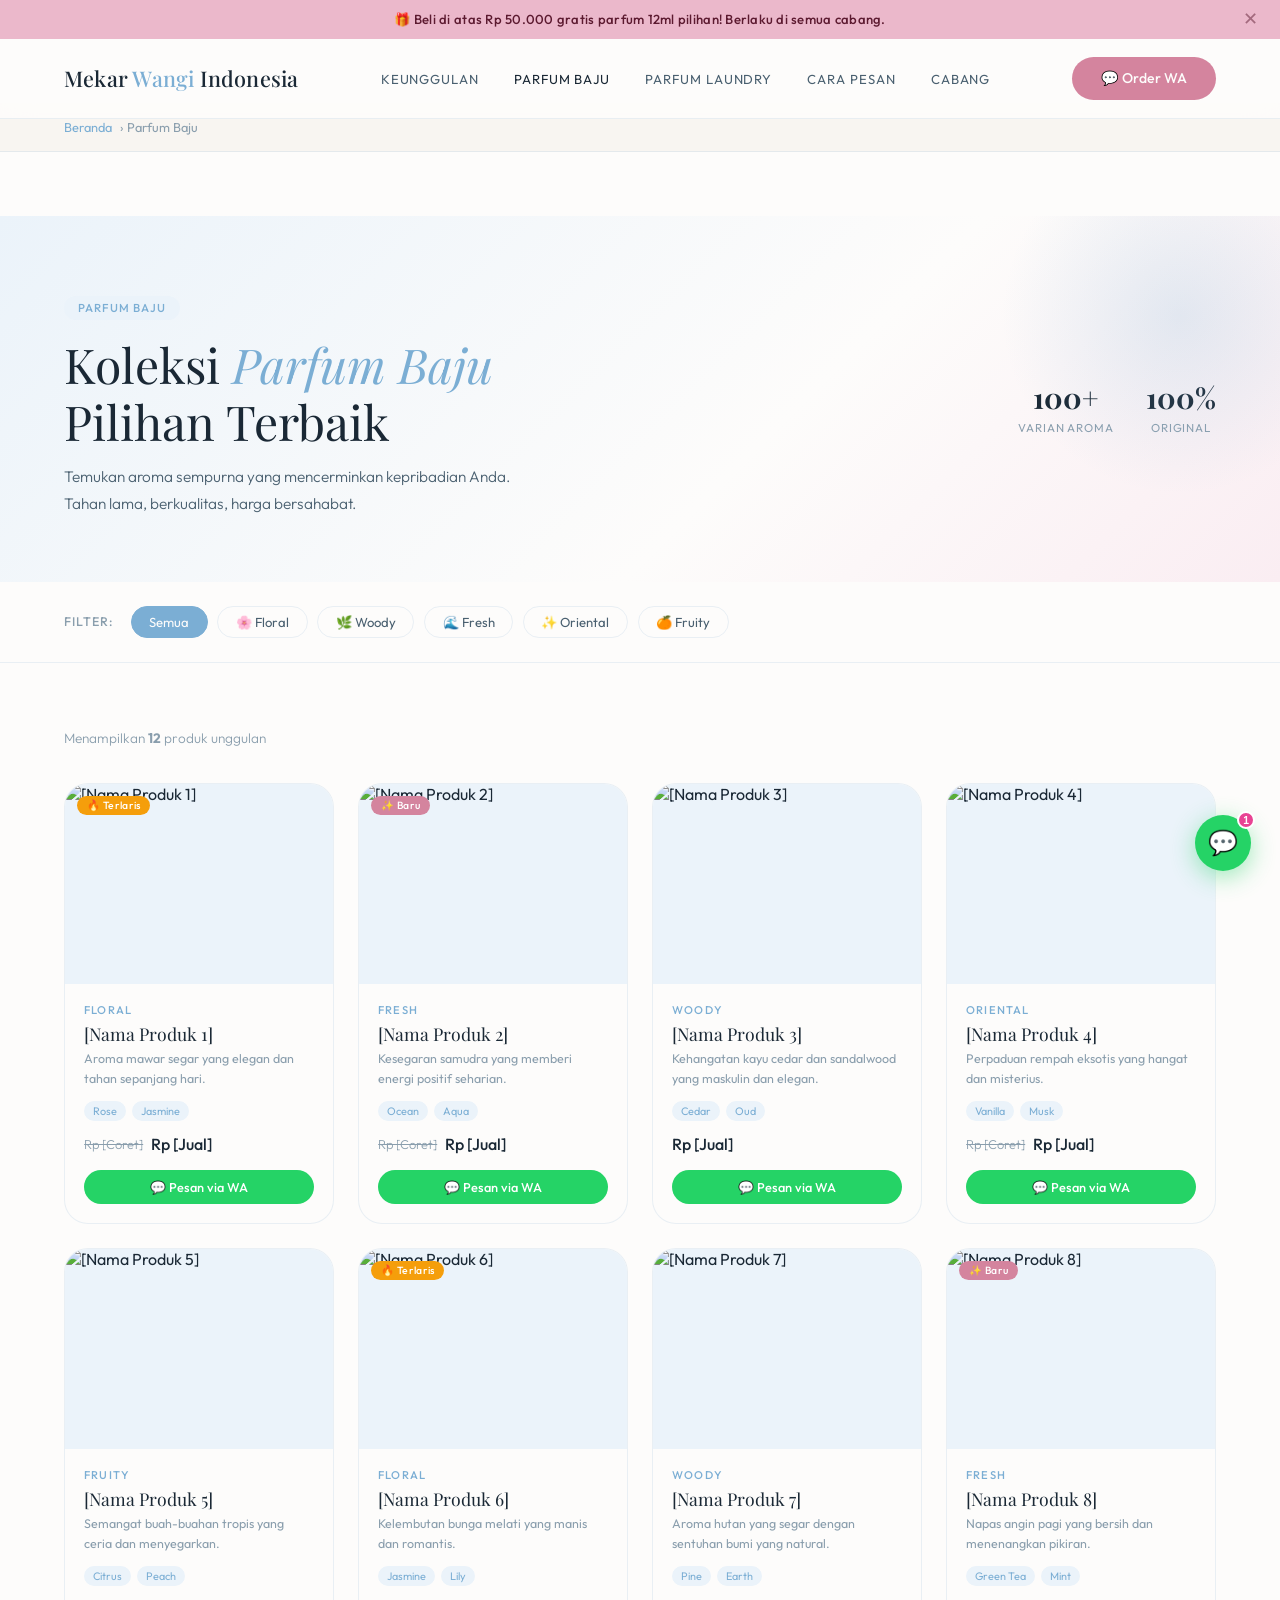
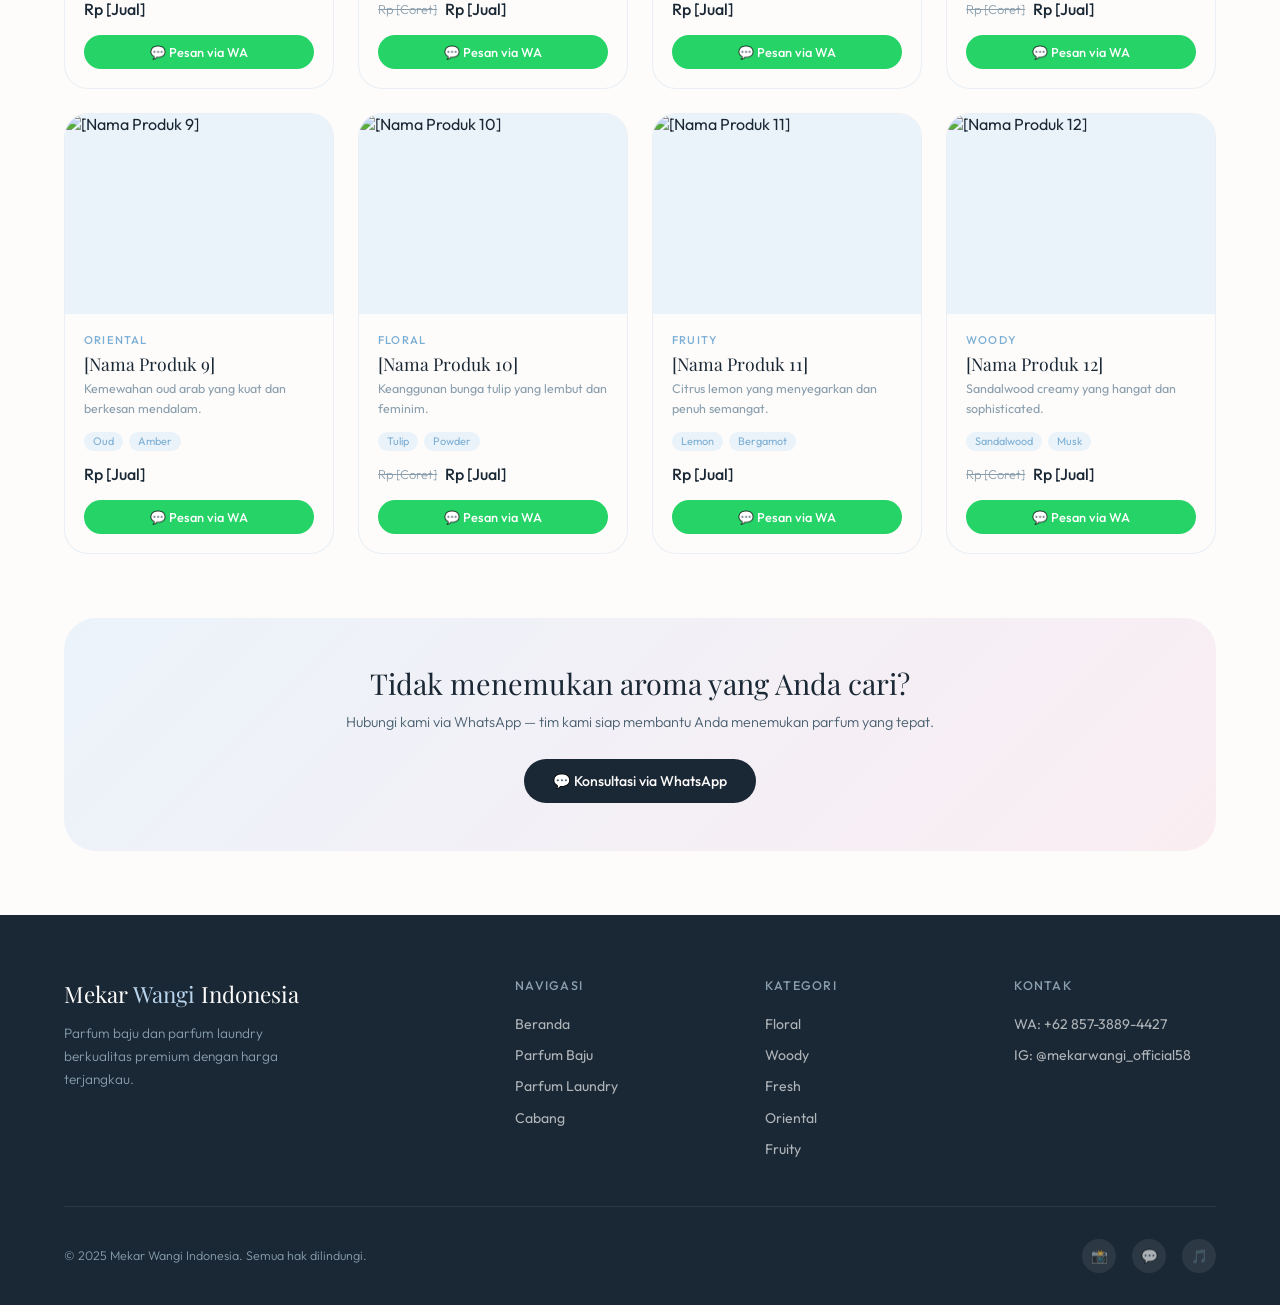
==== commit b7f14dba: "tahap 1" ====
--- a/parfum-baju.html
+++ b/parfum-baju.html
@@ -343,7 +343,7 @@
       </ul>
       <div class="nav-cta">
         <a
-          href="https://wa.me/62895605854799"
+          href="https://wa.me/6285738894427"
           class="btn btn-pink"
           target="_blank"
           >💬 Order WA</a
@@ -774,7 +774,7 @@
             parfum yang tepat.
           </p>
           <a
-            href="https://wa.me/62895605854799?text=Halo%20Mekar%20Wangi%2C%20saya%20mau%20konsultasi%20parfum%20baju"
+            href="https://wa.me/6285738894427?text=Halo%20Mekar%20Wangi%2C%20saya%20mau%20konsultasi%20parfum%20baju"
             class="btn btn-dark"
             target="_blank"
             >💬 Konsultasi via WhatsApp</a
@@ -815,7 +815,7 @@
           <h4>Kontak</h4>
           <ul>
             <li>
-              <a href="https://wa.me/62895605854799">WA: +62 895-6058-54799</a>
+              <a href="https://wa.me/6285738894427">WA: +62 857-3889-4427</a>
             </li>
             <li>
               <a href="https://www.instagram.com/mekarwangi_official58/"
